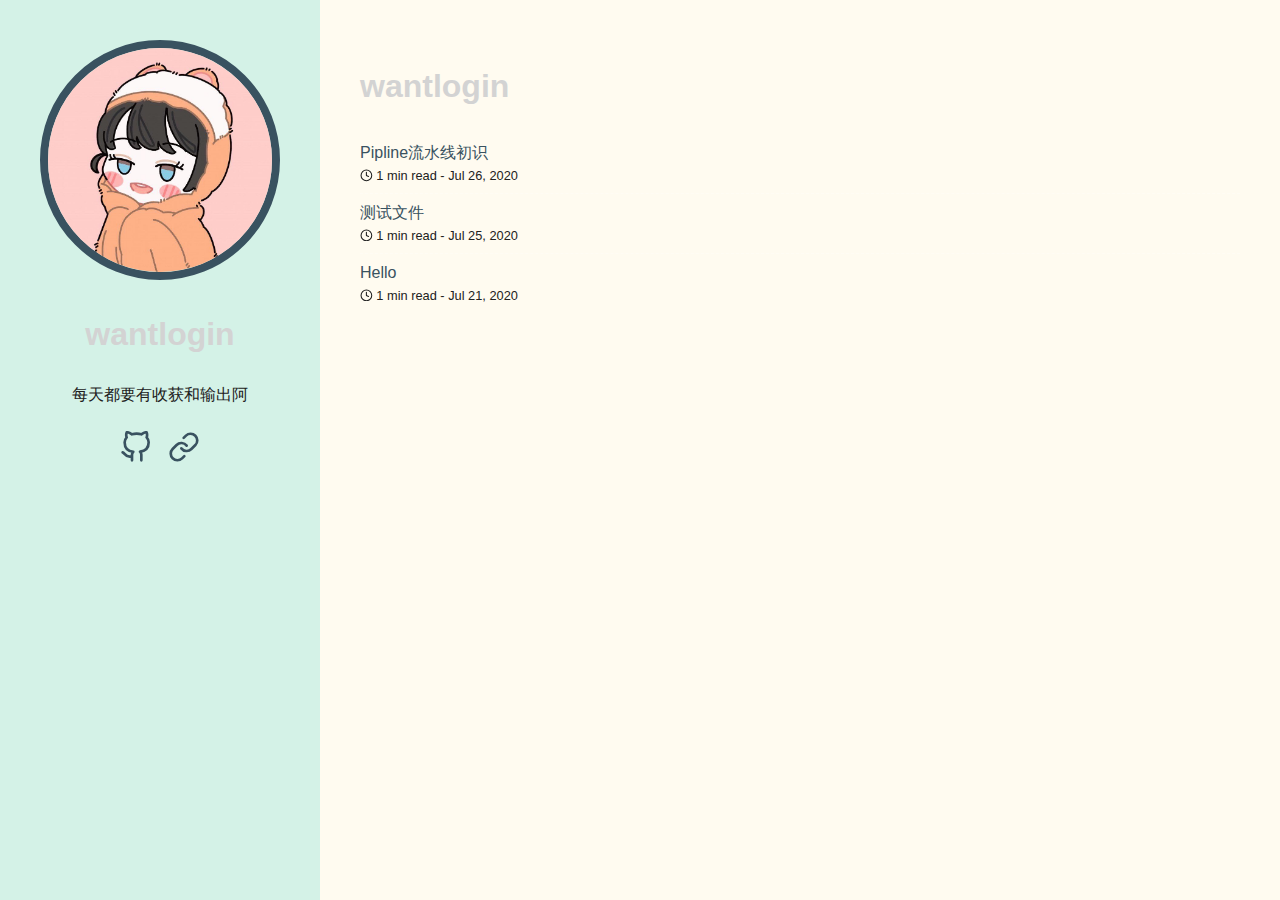
==== index.html @ 43cd54cb "在更新数据" ====
<!doctype html>
<html lang="en-us">
  <head>
    <title>wantlogin</title>
    <meta charset="utf-8" />
    <meta name="generator" content="Hugo 0.74.2" />
    <meta name="viewport" content="width=device-width, initial-scale=1" />
    <meta name="author" content="zhanghaha" />
    <meta name="description" content="每天都要有收获和输出阿" />
    <link rel="stylesheet" href="https://wantlogin.github.io/css/main.min.aed9a82675c46d04f22e633ca07a3335198cda2ee494118dc18373de61b3f968.css" />

    
    <meta name="twitter:card" content="summary"/>
<meta name="twitter:title" content="wantlogin"/>
<meta name="twitter:description" content="每天都要有收获和输出阿"/>

    <meta property="og:title" content="wantlogin" />
<meta property="og:description" content="每天都要有收获和输出阿" />
<meta property="og:type" content="website" />
<meta property="og:url" content="https://wantlogin.github.io/" />
<meta property="og:updated_time" content="2020-07-26T17:38:57+08:00" />


  </head>
  <body>
    <header class="app-header">
      <a href="https://wantlogin.github.io"><img class="app-header-avatar" src="/avatar.jpg" alt="zhanghaha" /></a>
      <h1>wantlogin</h1>
      <p>每天都要有收获和输出阿</p>
      <div class="app-header-social">
        
          <a target="_blank" href="http://www.wantlogin.com:8080" rel="noreferrer noopener"><svg xmlns="http://www.w3.org/2000/svg" width="24" height="24" viewBox="0 0 24 24" fill="none" stroke="currentColor" stroke-width="2" stroke-linecap="round" stroke-linejoin="round" class="icon icon-github">
  <title>github</title>
  <path d="M9 19c-5 1.5-5-2.5-7-3m14 6v-3.87a3.37 3.37 0 0 0-.94-2.61c3.14-.35 6.44-1.54 6.44-7A5.44 5.44 0 0 0 20 4.77 5.07 5.07 0 0 0 19.91 1S18.73.65 16 2.48a13.38 13.38 0 0 0-7 0C6.27.65 5.09 1 5.09 1A5.07 5.07 0 0 0 5 4.77a5.44 5.44 0 0 0-1.5 3.78c0 5.42 3.3 6.61 6.44 7A3.37 3.37 0 0 0 9 18.13V22"></path>
</svg></a>
        
          <a target="_blank" href="ruxuenvxu@gmail.com" rel="noreferrer noopener"><svg xmlns="http://www.w3.org/2000/svg" width="24" height="24" viewBox="0 0 24 24" fill="none" stroke="currentColor" stroke-width="2" stroke-linecap="round" stroke-linejoin="round" class="icon icon-link">
  <path d="M10 13a5 5 0 0 0 7.54.54l3-3a5 5 0 0 0-7.07-7.07l-1.72 1.71"></path>
  <path d="M14 11a5 5 0 0 0-7.54-.54l-3 3a5 5 0 0 0 7.07 7.07l1.71-1.71"></path>
</svg></a>
        
      </div>
    </header>
    <main class="app-container">
      
  <article>
    <h1>wantlogin</h1>
    <ul class="posts-list">
      
        <li class="posts-list-item">
          <a class="posts-list-item-title" href="https://wantlogin.github.io/post/pipline%E6%B5%81%E6%B0%B4%E7%BA%BF/">Pipline流水线初识</a>
          <span class="posts-list-item-description">
            <svg xmlns="http://www.w3.org/2000/svg" width="24" height="24" viewBox="0 0 24 24" fill="none" stroke="currentColor" stroke-width="2" stroke-linecap="round" stroke-linejoin="round" class="icon icon-clock">
  <title>clock</title>
  <circle cx="12" cy="12" r="10"></circle><polyline points="12 6 12 12 16 14"></polyline>
</svg> 1 min read -
            Jul 26, 2020
          </span>
        </li>
      
        <li class="posts-list-item">
          <a class="posts-list-item-title" href="https://wantlogin.github.io/post/test/">测试文件</a>
          <span class="posts-list-item-description">
            <svg xmlns="http://www.w3.org/2000/svg" width="24" height="24" viewBox="0 0 24 24" fill="none" stroke="currentColor" stroke-width="2" stroke-linecap="round" stroke-linejoin="round" class="icon icon-clock">
  <title>clock</title>
  <circle cx="12" cy="12" r="10"></circle><polyline points="12 6 12 12 16 14"></polyline>
</svg> 1 min read -
            Jul 25, 2020
          </span>
        </li>
      
        <li class="posts-list-item">
          <a class="posts-list-item-title" href="https://wantlogin.github.io/post/hello/">Hello</a>
          <span class="posts-list-item-description">
            <svg xmlns="http://www.w3.org/2000/svg" width="24" height="24" viewBox="0 0 24 24" fill="none" stroke="currentColor" stroke-width="2" stroke-linecap="round" stroke-linejoin="round" class="icon icon-clock">
  <title>clock</title>
  <circle cx="12" cy="12" r="10"></circle><polyline points="12 6 12 12 16 14"></polyline>
</svg> 1 min read -
            Jul 21, 2020
          </span>
        </li>
      
    </ul>
    



  </article>

    </main>
  </body>
</html>
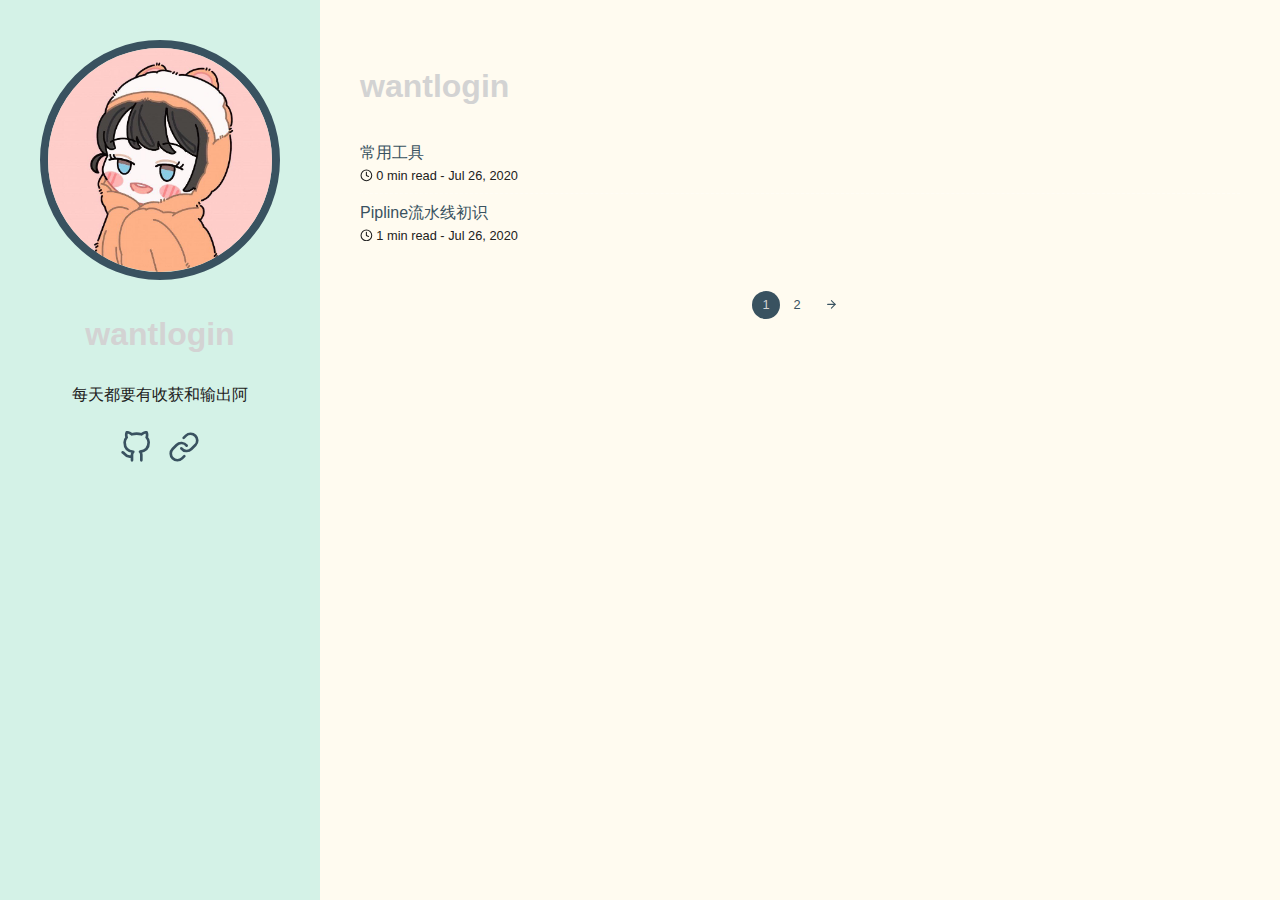
==== commit 3abd7432: "在更新数据" ====
--- a/index.html
+++ b/index.html
@@ -18,7 +18,7 @@
 <meta property="og:description" content="每天都要有收获和输出阿" />
 <meta property="og:type" content="website" />
 <meta property="og:url" content="https://wantlogin.github.io/" />
-<meta property="og:updated_time" content="2020-07-26T17:38:57+08:00" />
+<meta property="og:updated_time" content="2020-07-26T22:43:49+08:00" />
 
 
   </head>
@@ -48,6 +48,17 @@
     <ul class="posts-list">
       
         <li class="posts-list-item">
+          <a class="posts-list-item-title" href="https://wantlogin.github.io/post/%E5%B8%B8%E7%94%A8%E5%B7%A5%E5%85%B7/">常用工具</a>
+          <span class="posts-list-item-description">
+            <svg xmlns="http://www.w3.org/2000/svg" width="24" height="24" viewBox="0 0 24 24" fill="none" stroke="currentColor" stroke-width="2" stroke-linecap="round" stroke-linejoin="round" class="icon icon-clock">
+  <title>clock</title>
+  <circle cx="12" cy="12" r="10"></circle><polyline points="12 6 12 12 16 14"></polyline>
+</svg> 0 min read -
+            Jul 26, 2020
+          </span>
+        </li>
+      
+        <li class="posts-list-item">
           <a class="posts-list-item-title" href="https://wantlogin.github.io/post/pipline%E6%B5%81%E6%B0%B4%E7%BA%BF/">Pipline流水线初识</a>
           <span class="posts-list-item-description">
             <svg xmlns="http://www.w3.org/2000/svg" width="24" height="24" viewBox="0 0 24 24" fill="none" stroke="currentColor" stroke-width="2" stroke-linecap="round" stroke-linejoin="round" class="icon icon-clock">
@@ -58,30 +69,35 @@
           </span>
         </li>
       
-        <li class="posts-list-item">
-          <a class="posts-list-item-title" href="https://wantlogin.github.io/post/test/">测试文件</a>
-          <span class="posts-list-item-description">
-            <svg xmlns="http://www.w3.org/2000/svg" width="24" height="24" viewBox="0 0 24 24" fill="none" stroke="currentColor" stroke-width="2" stroke-linecap="round" stroke-linejoin="round" class="icon icon-clock">
-  <title>clock</title>
-  <circle cx="12" cy="12" r="10"></circle><polyline points="12 6 12 12 16 14"></polyline>
-</svg> 1 min read -
-            Jul 25, 2020
-          </span>
-        </li>
-      
-        <li class="posts-list-item">
-          <a class="posts-list-item-title" href="https://wantlogin.github.io/post/hello/">Hello</a>
-          <span class="posts-list-item-description">
-            <svg xmlns="http://www.w3.org/2000/svg" width="24" height="24" viewBox="0 0 24 24" fill="none" stroke="currentColor" stroke-width="2" stroke-linecap="round" stroke-linejoin="round" class="icon icon-clock">
-  <title>clock</title>
-  <circle cx="12" cy="12" r="10"></circle><polyline points="12 6 12 12 16 14"></polyline>
-</svg> 1 min read -
-            Jul 21, 2020
-          </span>
-        </li>
-      
     </ul>
     
+
+<ul class="pagination">
+  
+  
+  <li class="page-item active">
+    <a class="page-link" href="/">
+      1
+    </a>
+  </li>
+  
+  <li class="page-item">
+    <a class="page-link" href="/page/2/">
+      2
+    </a>
+  </li>
+  
+  
+  <li class="page-item">
+    <a class="page-link" href="/page/2/">
+      <svg xmlns="http://www.w3.org/2000/svg" width="24" height="24" viewBox="0 0 24 24" fill="none" stroke="currentColor" stroke-width="2" stroke-linecap="round" stroke-linejoin="round" class="icon icon-arrow-right">
+  <title>arrow-right</title>
+  <line x1="5" y1="12" x2="19" y2="12"></line><polyline points="12 5 19 12 12 19"></polyline>
+</svg>
+    </a>
+  </li>
+  
+</ul>
 
 
 
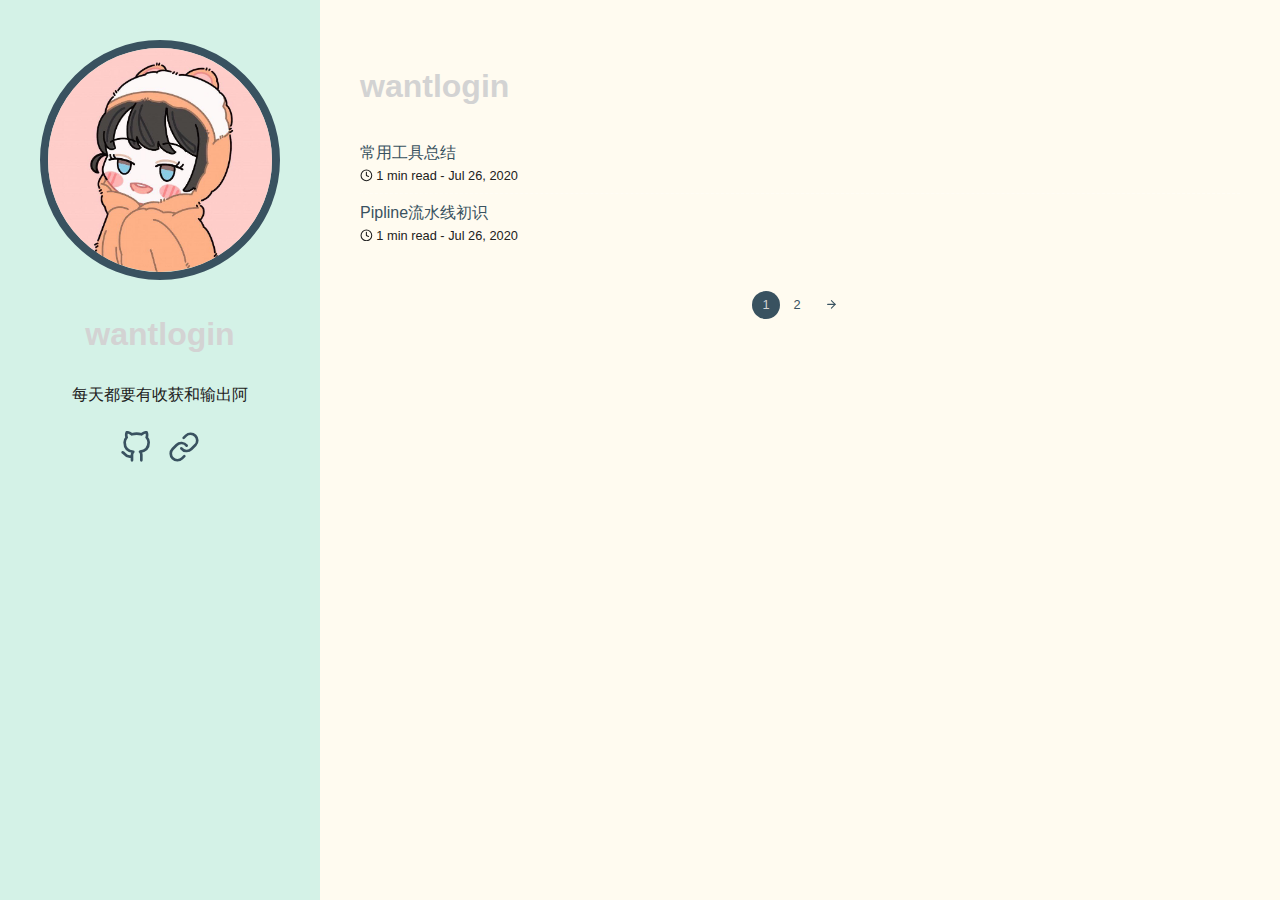
==== commit c5b68b7b: "在更新数据" ====
--- a/index.html
+++ b/index.html
@@ -48,12 +48,12 @@
     <ul class="posts-list">
       
         <li class="posts-list-item">
-          <a class="posts-list-item-title" href="https://wantlogin.github.io/post/%E5%B8%B8%E7%94%A8%E5%B7%A5%E5%85%B7/">常用工具</a>
+          <a class="posts-list-item-title" href="https://wantlogin.github.io/post/%E5%B8%B8%E7%94%A8%E5%B7%A5%E5%85%B7/">常用工具总结</a>
           <span class="posts-list-item-description">
             <svg xmlns="http://www.w3.org/2000/svg" width="24" height="24" viewBox="0 0 24 24" fill="none" stroke="currentColor" stroke-width="2" stroke-linecap="round" stroke-linejoin="round" class="icon icon-clock">
   <title>clock</title>
   <circle cx="12" cy="12" r="10"></circle><polyline points="12 6 12 12 16 14"></polyline>
-</svg> 0 min read -
+</svg> 1 min read -
             Jul 26, 2020
           </span>
         </li>
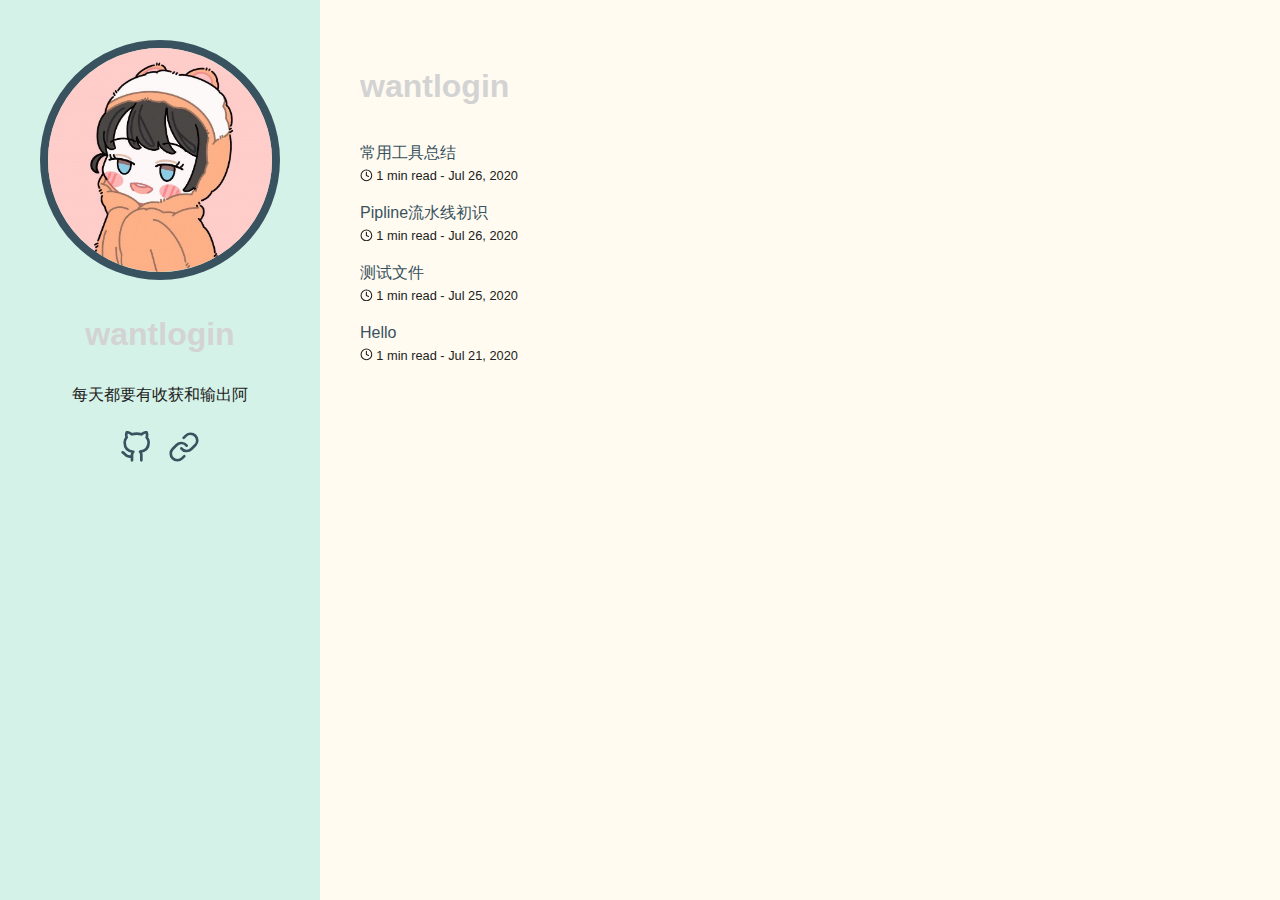
==== commit c224e2c6: "在更新数据" ====
--- a/index.html
+++ b/index.html
@@ -69,35 +69,30 @@
           </span>
         </li>
       
+        <li class="posts-list-item">
+          <a class="posts-list-item-title" href="https://wantlogin.github.io/post/test/">测试文件</a>
+          <span class="posts-list-item-description">
+            <svg xmlns="http://www.w3.org/2000/svg" width="24" height="24" viewBox="0 0 24 24" fill="none" stroke="currentColor" stroke-width="2" stroke-linecap="round" stroke-linejoin="round" class="icon icon-clock">
+  <title>clock</title>
+  <circle cx="12" cy="12" r="10"></circle><polyline points="12 6 12 12 16 14"></polyline>
+</svg> 1 min read -
+            Jul 25, 2020
+          </span>
+        </li>
+      
+        <li class="posts-list-item">
+          <a class="posts-list-item-title" href="https://wantlogin.github.io/post/hello/">Hello</a>
+          <span class="posts-list-item-description">
+            <svg xmlns="http://www.w3.org/2000/svg" width="24" height="24" viewBox="0 0 24 24" fill="none" stroke="currentColor" stroke-width="2" stroke-linecap="round" stroke-linejoin="round" class="icon icon-clock">
+  <title>clock</title>
+  <circle cx="12" cy="12" r="10"></circle><polyline points="12 6 12 12 16 14"></polyline>
+</svg> 1 min read -
+            Jul 21, 2020
+          </span>
+        </li>
+      
     </ul>
     
-
-<ul class="pagination">
-  
-  
-  <li class="page-item active">
-    <a class="page-link" href="/">
-      1
-    </a>
-  </li>
-  
-  <li class="page-item">
-    <a class="page-link" href="/page/2/">
-      2
-    </a>
-  </li>
-  
-  
-  <li class="page-item">
-    <a class="page-link" href="/page/2/">
-      <svg xmlns="http://www.w3.org/2000/svg" width="24" height="24" viewBox="0 0 24 24" fill="none" stroke="currentColor" stroke-width="2" stroke-linecap="round" stroke-linejoin="round" class="icon icon-arrow-right">
-  <title>arrow-right</title>
-  <line x1="5" y1="12" x2="19" y2="12"></line><polyline points="12 5 19 12 12 19"></polyline>
-</svg>
-    </a>
-  </li>
-  
-</ul>
 
 
 
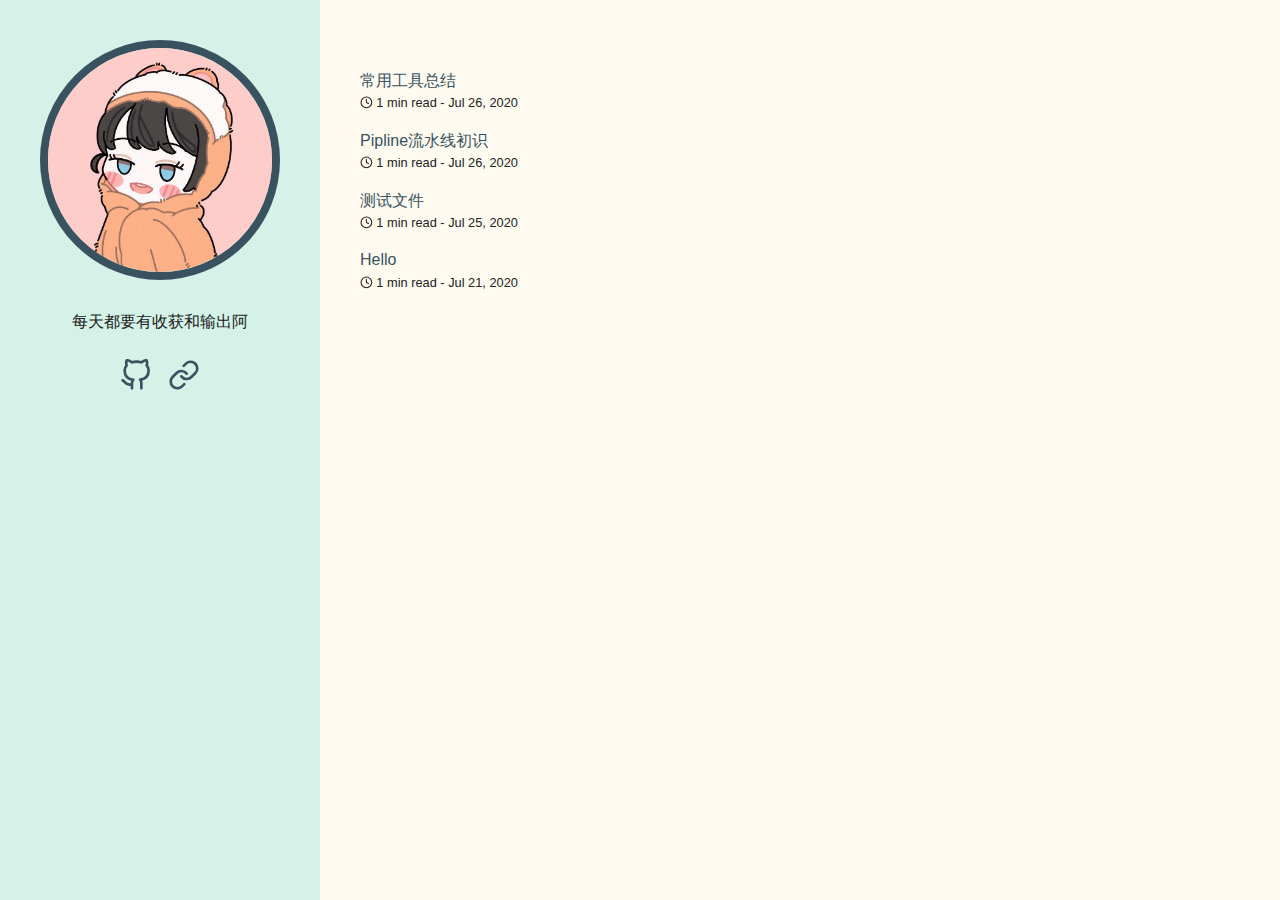
==== commit 8eaab449: "在更新数据" ====
--- a/index.html
+++ b/index.html
@@ -1,7 +1,7 @@
 <!doctype html>
 <html lang="en-us">
   <head>
-    <title>wantlogin</title>
+    <title></title>
     <meta charset="utf-8" />
     <meta name="generator" content="Hugo 0.74.2" />
     <meta name="viewport" content="width=device-width, initial-scale=1" />
@@ -11,10 +11,10 @@
 
     
     <meta name="twitter:card" content="summary"/>
-<meta name="twitter:title" content="wantlogin"/>
+<meta name="twitter:title" content=""/>
 <meta name="twitter:description" content="每天都要有收获和输出阿"/>
 
-    <meta property="og:title" content="wantlogin" />
+    <meta property="og:title" content="" />
 <meta property="og:description" content="每天都要有收获和输出阿" />
 <meta property="og:type" content="website" />
 <meta property="og:url" content="https://wantlogin.github.io/" />
@@ -25,7 +25,7 @@
   <body>
     <header class="app-header">
       <a href="https://wantlogin.github.io"><img class="app-header-avatar" src="/avatar.jpg" alt="zhanghaha" /></a>
-      <h1>wantlogin</h1>
+      <h1></h1>
       <p>每天都要有收获和输出阿</p>
       <div class="app-header-social">
         
@@ -44,7 +44,7 @@
     <main class="app-container">
       
   <article>
-    <h1>wantlogin</h1>
+    <h1></h1>
     <ul class="posts-list">
       
         <li class="posts-list-item">
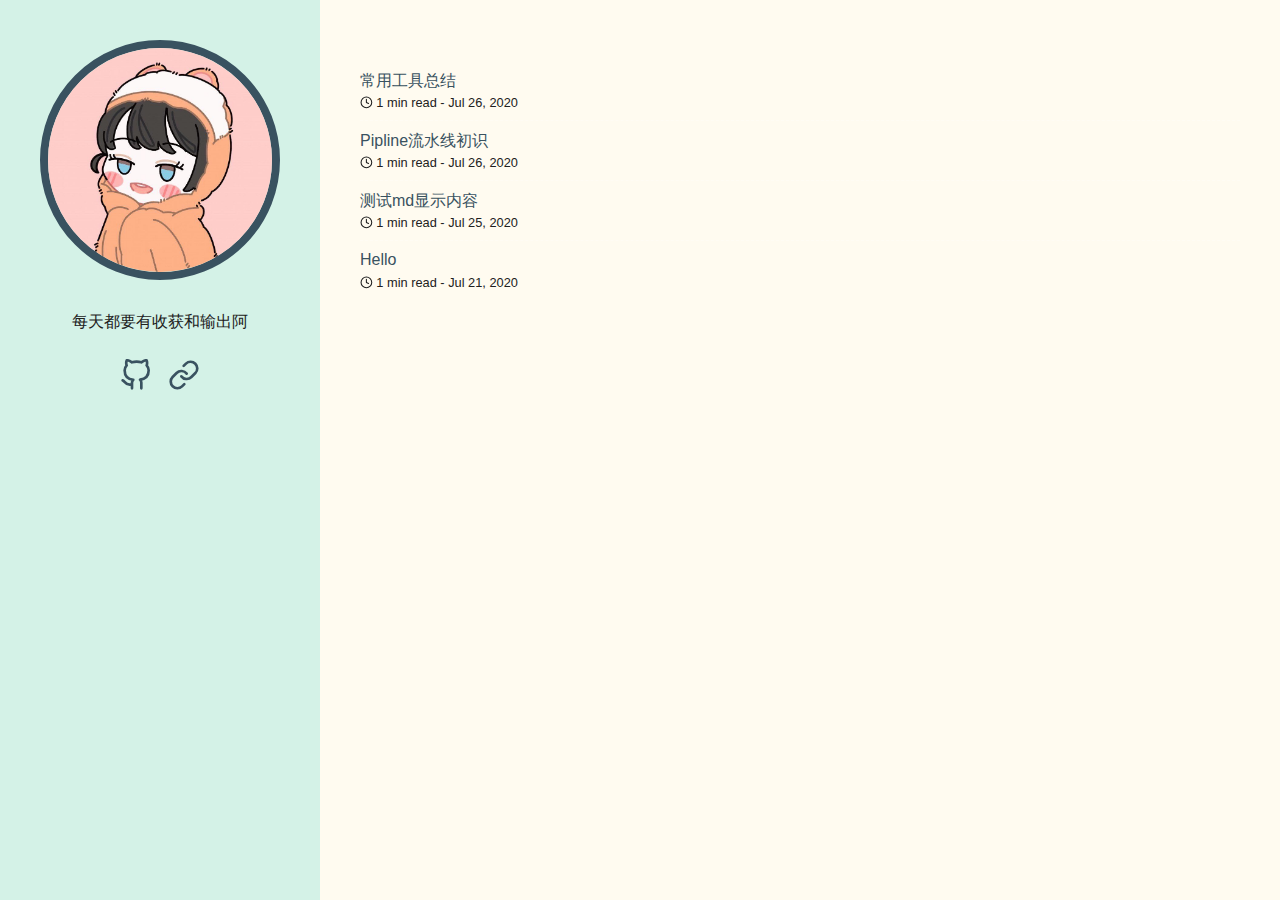
==== commit 21601d2e: "在更新数据" ====
--- a/index.html
+++ b/index.html
@@ -70,7 +70,7 @@
         </li>
       
         <li class="posts-list-item">
-          <a class="posts-list-item-title" href="https://wantlogin.github.io/post/test/">测试文件</a>
+          <a class="posts-list-item-title" href="https://wantlogin.github.io/post/test/">测试md显示内容</a>
           <span class="posts-list-item-description">
             <svg xmlns="http://www.w3.org/2000/svg" width="24" height="24" viewBox="0 0 24 24" fill="none" stroke="currentColor" stroke-width="2" stroke-linecap="round" stroke-linejoin="round" class="icon icon-clock">
   <title>clock</title>
